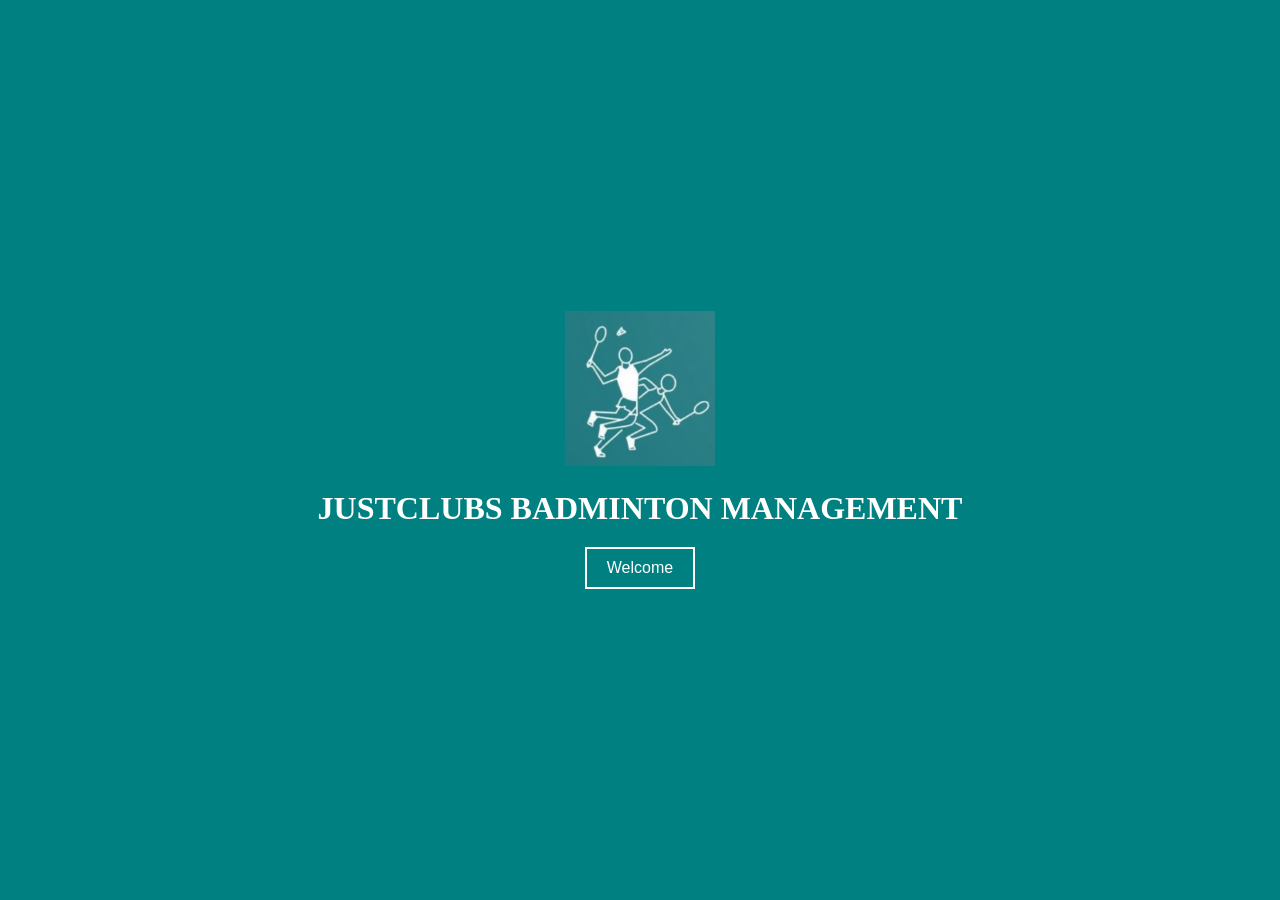
==== index.html @ 5c45ac43 "FreshStart" ====
<!DOCTYPE html>
<html lang="en">
<head>
  <meta charset="UTF-8">
  <meta name="viewport" content="width=device-width, initial-scale=1.0">
  <title>JSUT CLUBS BADMINTON MANAGEMENT</title>
  <link rel="stylesheet" href="styles.css">
  <script src="index.js" defer></script>
</head>
<body class="teal-bg">
  <div class="center-content">
    <img src="logo.jpg" alt="Citywest Badminton Club Logo" class="logo">
    <h1 class="title">JUSTCLUBS BADMINTON MANAGEMENT</h1>
    <button class="welcome-btn" onclick="goToPage('DynamicCourts.html')">Welcome</button>
  </div>
</body>
</html>
---- styles.css ----
/* Reset basic styles */
* {
  margin: 0;
  padding: 0;
  box-sizing: border-box;
}

/* Teal background color for all pages */
.teal-bg {
  background-color: #008080; /* Matches the teal logo color */
  color: white;
  min-height: 100vh;
  display: flex;
  align-items: center;
  justify-content: center;
}

/* Center content styling */
.center-content {
  text-align: center;
}

.logo {
  width: 150px;
  margin-bottom: 20px;
}

.title {
  font-size: 2rem;
  margin-bottom: 20px;
}

.welcome-btn, .button {
  padding: 10px 20px;
  font-size: 1rem;
  color: white;
  background-color: transparent;
  border: 2px solid white;
  cursor: pointer;
  transition: background 0.3s;
}

.welcome-btn:hover, .button:hover {
  background-color: rgba(255, 255, 255, 0.2);
}

/* Responsive styling */
@media (max-width: 768px) {
  .title {
    font-size: 1.5rem;
  }
}


.player-btn {
  display: block;
  margin: 10px;
  padding: 10px;
  color: white;
  background-color: transparent;
  border: 2px solid white;
  cursor: pointer;
}

.player-btn:hover {
  background-color: rgba(255, 255, 255, 0.2);
}

/* Basic styles */
.teal-bg {
  background-color: teal;
  color: white;
  min-height: 100vh;
  display: flex;
  flex-direction: column;
  align-items: center;
  justify-content: center;
  text-align: center;
}

.button {
  margin: 10px;
  padding: 10px 20px;
  color: teal;
  background-color: white;
  border: none;
  cursor: pointer;
  font-size: 16px;
}

.player-grid {
  display: grid;
  gap: 10px;
  margin-top: 20px;
}

/* Responsive columns for player grid */
@media (min-width: 1024px) { /* Desktop */
  .player-grid {
    grid-template-columns: repeat(5, 1fr);
  }
}

@media (min-width: 768px) and (max-width: 1023px) { /* Tablet */
  .player-grid {
    grid-template-columns: repeat(4, 1fr);
  }
}

@media (max-width: 767px) { /* Mobile */
  .player-grid {
    grid-template-columns: repeat(2, 1fr);
  }
}

/* Styles for each player item */
.player-item {
  display: flex;
  flex-direction: column;
  align-items: center;
  background-color: rgba(255, 255, 255, 0.1);
  padding: 10px;
  border-radius: 5px;
}

.number-bubble {
  display: inline-block;
  background-color: yellow;
  color: black;
  border-radius: 50%;
  padding: 5px 10px;
  margin-bottom: 5px;
  font-weight: bold;
}

.player-btn {
  background: none;
  border: none;
  color: white;
  cursor: pointer;
  font-size: 14px;
}

.responsive-grid {
  display: grid;
  gap: 10px;
  margin-top: 20px;
}

.responsive-grid > div {
  background-color: white;
  color: #008080;
  padding: 10px;
  border-radius: 5px;
  text-align: center;
  position: relative;
}

.player-number {
  position: absolute;
  top: -10px;
  right: -10px;
  background-color: yellow;
  color: #000;
  border-radius: 50%;
  padding: 5px;
  width: 25px;
  height: 25px;
  display: flex;
  align-items: center;
  justify-content: center;
  font-weight: bold;
}

.bottom-buttons {
  margin-top: 20px;
}

.button {
  margin: 5px;
  padding: 10px 20px;
  color: #008080;
  background-color: white;
  border: none;
  border-radius: 5px;
  cursor: pointer;
}

.button:hover {
  background-color: #e0e0e0;
}

@media (min-width: 1200px) {
  .responsive-grid {
    grid-template-columns: repeat(5, 1fr);
  }
}

@media (min-width: 768px) and (max-width: 1199px) {
  .responsive-grid {
    grid-template-columns: repeat(4, 1fr);
  }
}

@media (max-width: 767px) {
  .responsive-grid {
    grid-template-columns: repeat(2, 1fr);
  }
}
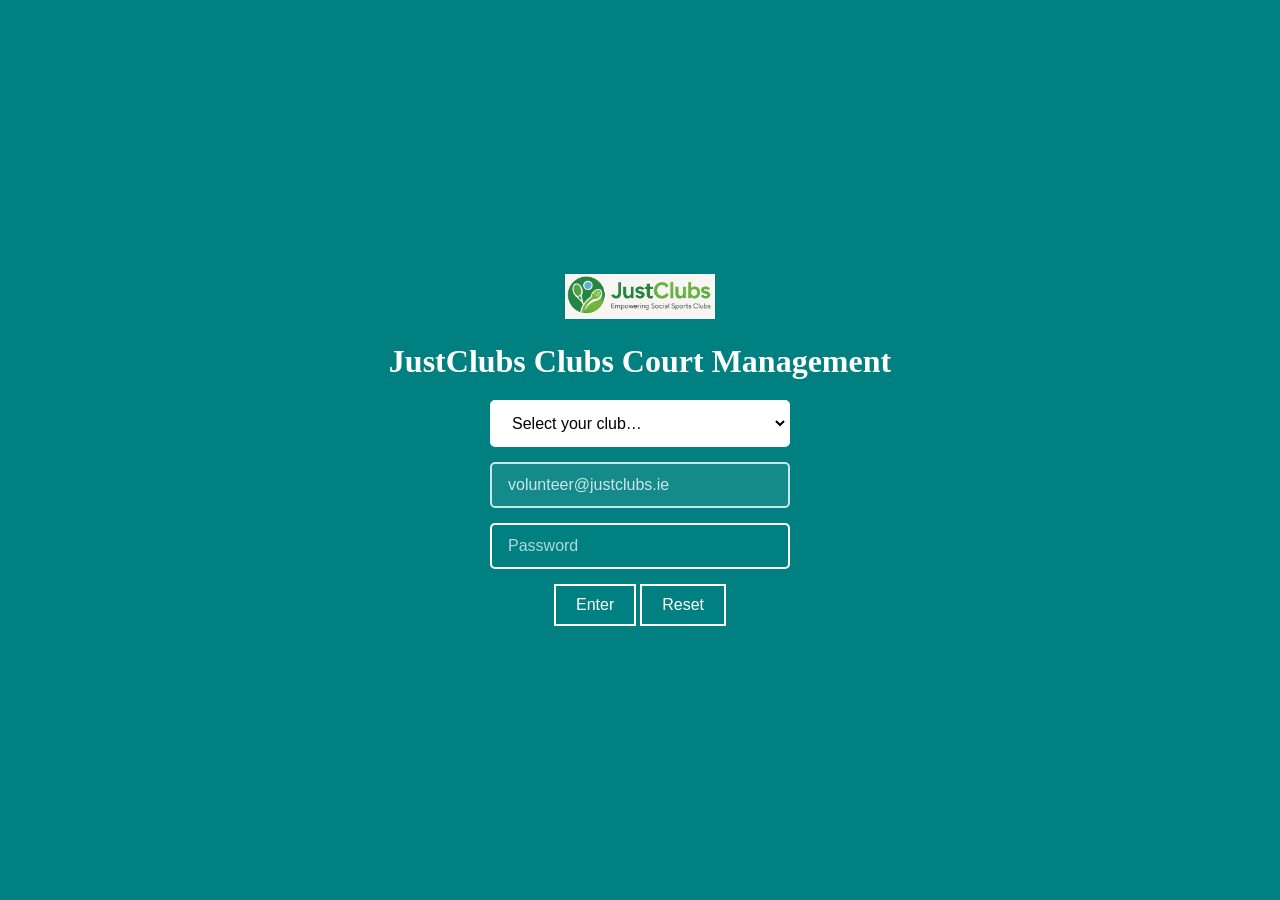
==== commit 3e127eea: "Updated_many_fix_PlayerListPending" ====
--- a/index.html
+++ b/index.html
@@ -3,15 +3,45 @@
 <head>
   <meta charset="UTF-8">
   <meta name="viewport" content="width=device-width, initial-scale=1.0">
-  <title>JSUT CLUBS BADMINTON MANAGEMENT</title>
+  <title>JustClubs Court</title>
+
   <link rel="stylesheet" href="styles.css">
   <script src="index.js" defer></script>
 </head>
 <body class="teal-bg">
   <div class="center-content">
-    <img src="logo.jpg" alt="Citywest Badminton Club Logo" class="logo">
-    <h1 class="title">JUSTCLUBS BADMINTON MANAGEMENT</h1>
-    <button class="welcome-btn" onclick="goToPage('DynamicCourts.html')">Welcome</button>
+    <img src="logo.jpg" alt="JustClubs Logo" class="logo">
+    <h1 class="title">JustClubs Clubs Court Management</h1>
+
+    <form id="clubForm" class="profile-form">
+      <!-- Club selector -->
+      <select id="clubSelect" class="profile-input" required>
+        <option value="" disabled selected>Loading club list…</option>
+      </select>
+
+      <!-- Fixed username -->
+      <input
+        type="email"
+        id="username"
+        value="volunteer@justclubs.ie"
+        readonly
+        class="profile-input"
+      >
+
+      <!-- Password -->
+      <input
+        type="password"
+        id="password"
+        placeholder="Password"
+        required
+        class="profile-input"
+      >
+
+      <div class="button-row">
+        <button type="submit" class="welcome-btn">Enter</button>
+        <button type="button" id="resetBtn" class="welcome-btn">Reset</button>
+      </div>
+    </form>
   </div>
 </body>
 </html>
--- a/styles.css
+++ b/styles.css
@@ -30,6 +30,61 @@
   margin-bottom: 20px;
 }
 
+/* Profile Form Styling */
+.profile-form {
+  display: flex;
+  flex-direction: column;
+  gap: 15px;
+  width: 300px;
+  margin: 20px auto 0;
+}
+
+.profile-input {
+  padding: 12px 16px;
+  font-size: 1rem;
+  border: 2px solid white;
+  border-radius: 5px;
+  background: transparent;
+  color: white;
+  transition: all 0.3s ease;
+}
+
+.profile-input::placeholder {
+  color: rgba(255, 255, 255, 0.7);
+}
+
+.profile-input:focus {
+  outline: none;
+  border-color: rgba(255, 255, 255, 0.8);
+  background-color: rgba(255, 255, 255, 0.1);
+}
+
+.profile-input[readonly] {
+  opacity: 0.8;
+  cursor: default;
+  background-color: rgba(255, 255, 255, 0.1);
+}
+
+/* ---- Dropdown colour override ---- */
+select.profile-input {
+  color: #000;            /* black text when closed */
+  background-color: #fff; /* white field */
+}
+
+select.profile-input option {
+  color: #000;            /* black text inside dropdown */
+  background-color: #fff; /* white option background */
+}
+/* ---- end override ---- */
+
+/* Responsive adjustments */
+@media (max-width: 768px) {
+  .profile-form {
+    width: 90%;
+    max-width: 300px;
+  }
+}
+
 .welcome-btn, .button {
   padding: 10px 20px;
   font-size: 1rem;
@@ -51,7 +106,6 @@
   }
 }
 
-
 .player-btn {
   display: block;
   margin: 10px;
@@ -67,17 +121,6 @@
 }
 
 /* Basic styles */
-.teal-bg {
-  background-color: teal;
-  color: white;
-  min-height: 100vh;
-  display: flex;
-  flex-direction: column;
-  align-items: center;
-  justify-content: center;
-  text-align: center;
-}
-
 .button {
   margin: 10px;
   padding: 10px 20px;
@@ -131,14 +174,6 @@
   padding: 5px 10px;
   margin-bottom: 5px;
   font-weight: bold;
-}
-
-.player-btn {
-  background: none;
-  border: none;
-  color: white;
-  cursor: pointer;
-  font-size: 14px;
 }
 
 .responsive-grid {
@@ -206,4 +241,102 @@
   .responsive-grid {
     grid-template-columns: repeat(2, 1fr);
   }
-}+}
+
+/* MODAL STYLES - CORRECTED VERSION */
+
+/* Modal base styles */
+#playerModal {
+    position: fixed;
+    top: 0;
+    left: 0;
+    width: 100%;
+    height: 100%;
+    z-index: 1000;
+    background: rgba(0, 0, 0, 0.5);
+    display: flex;
+    align-items: center;
+    justify-content: center;
+}
+
+/* Modal content wrapper */
+#playerModal .modal-content {
+    background: #008080;
+    width: 90vw;
+    max-width: 480px;
+    max-height: 80vh;
+    border-radius: 10px;
+    box-shadow: 0 0 30px rgba(0, 0, 0, 0.3);
+    padding: 20px;
+    position: relative;
+    display: flex;
+    flex-direction: column;
+}
+
+/* Center content container */
+#playerModal .center-content {
+    flex: 1;
+    display: flex;
+    flex-direction: column;
+    min-height: 0; /* Important: allows flex child to shrink */
+}
+
+/* Search container */
+#playerModal .search-container {
+    margin-bottom: 15px;
+    flex-shrink: 0;
+}
+
+#playerModal .search-container input {
+    width: 100%;
+    padding: 10px;
+    border: none;
+    border-radius: 5px;
+    font-size: 16px;
+}
+
+/* Player list - scrollable area */
+#playerList {
+    flex: 1;
+    overflow-y: auto;
+    overflow-x: hidden;
+    min-height: 0; /* Important: allows scrolling */
+}
+
+/* Close button */
+#playerModal .close {
+    position: absolute;
+    top: 10px;
+    right: 15px;
+    font-size: 28px;
+    font-weight: bold;
+    color: white;
+    cursor: pointer;
+    z-index: 1001;
+}
+
+/* Grid layout for player items inside the modal */
+#playerList.responsive-grid {
+    display: grid;
+    grid-template-columns: repeat(auto-fill, minmax(180px, 1fr));
+    gap: 10px;
+    padding: 10px 0;
+}
+
+/* Player items in modal */
+#playerList .responsive-grid > div,
+#playerList > div {
+    background-color: rgba(255, 255, 255, 0.9);
+    color: #008080;
+    padding: 15px;
+    border-radius: 5px;
+    text-align: center;
+    position: relative;
+    cursor: pointer;
+    transition: background-color 0.2s;
+}
+
+#playerList .responsive-grid > div:hover,
+#playerList > div:hover {
+    background-color: white;
+}
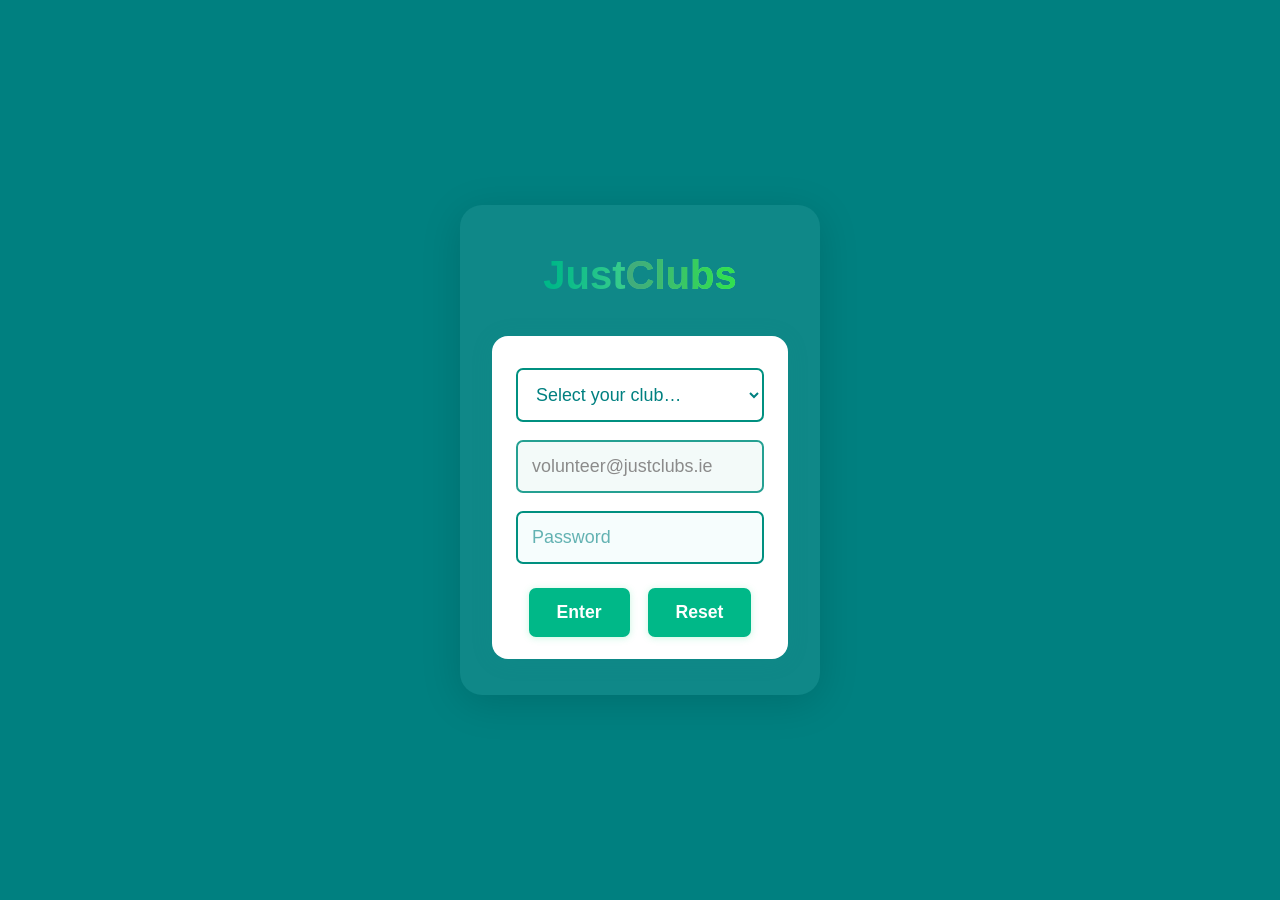
==== commit 7546ab7b: "fixing Index" ====
--- a/index.html
+++ b/index.html
@@ -10,9 +10,7 @@
 </head>
 <body class="teal-bg">
   <div class="center-content">
-    <img src="logo.jpg" alt="JustClubs Logo" class="logo">
-    <h1 class="title">JustClubs Clubs Court Management</h1>
-
+    <h1 class="logo-gradient">Just<span class="clubs-gradient">Clubs</span></h1>
     <form id="clubForm" class="profile-form">
       <!-- Club selector -->
       <select id="clubSelect" class="profile-input" required>
--- a/styles.css
+++ b/styles.css
@@ -1,342 +1,145 @@
-/* Reset basic styles */
-* {
-  margin: 0;
-  padding: 0;
-  box-sizing: border-box;
-}
+/* Reset */
+* { margin: 0; padding: 0; box-sizing: border-box; }
 
-/* Teal background color for all pages */
-.teal-bg {
-  background-color: #008080; /* Matches the teal logo color */
-  color: white;
+/* Whole-page teal background */
+body, .teal-bg {
+  background: #008080;
   min-height: 100vh;
+  min-width: 100vw;
+  color: #fff;
+  font-family: 'Montserrat', 'Segoe UI', Arial, sans-serif;
   display: flex;
   align-items: center;
   justify-content: center;
 }
 
-/* Center content styling */
 .center-content {
-  text-align: center;
+  display: flex;
+  flex-direction: column;
+  align-items: center;
+  width: 360px;
+  background: rgba(255,255,255,0.06);
+  padding: 48px 32px 36px 32px;
+  border-radius: 22px;
+  box-shadow: 0 8px 40px rgba(0,0,0,0.14);
 }
 
-.logo {
-  width: 150px;
-  margin-bottom: 20px;
+/* Modern gradient logo effect */
+.logo-gradient {
+  font-family: 'Montserrat', 'Segoe UI', Arial, sans-serif;
+  font-size: 2.5em;
+  font-weight: 700;
+  margin-bottom: 38px;
+  background: linear-gradient(90deg, #00b888 5%, #79e390 85%);
+  -webkit-background-clip: text;
+  -webkit-text-fill-color: transparent;
+  background-clip: text; color: transparent;
+}
+.clubs-gradient {
+  background: linear-gradient(90deg, #41ad7b 10%, #31df50 90%);
+  -webkit-background-clip: text;
+  -webkit-text-fill-color: transparent;
+  background-clip: text; color: transparent;
 }
 
-.title {
-  font-size: 2rem;
-  margin-bottom: 20px;
-}
-
-/* Profile Form Styling */
+/* Login form in card style */
 .profile-form {
+  width: 100%;
+  background: #fff;
+  border-radius: 16px;
+  box-shadow: 0 2px 22px #00908022;
+  padding: 32px 24px 22px 24px;
   display: flex;
   flex-direction: column;
-  gap: 15px;
-  width: 300px;
-  margin: 20px auto 0;
+  gap: 18px;
+  align-items: center;
 }
 
 .profile-input {
-  padding: 12px 16px;
-  font-size: 1rem;
-  border: 2px solid white;
-  border-radius: 5px;
-  background: transparent;
-  color: white;
-  transition: all 0.3s ease;
+  width: 100%;
+  padding: 14px 14px;
+  font-size: 1.12em;
+  border: 2px solid #009080;
+  border-radius: 7px;
+  background: #f6fdfd;
+  color: #008080;
+  transition: border-color 0.2s, box-shadow 0.17s, background 0.17s;
+}
+.profile-input:focus {
+  outline: none;
+  border-color: #79e390;
+  background: #e7ffef;
+  color: #006060;
+}
+.profile-input[readonly] {
+  opacity: 0.85;
+  background: #f2faf8;
+  color: #777;
 }
 
-.profile-input::placeholder {
-  color: rgba(255, 255, 255, 0.7);
+/* Dropdown overrides for input styling */
+select.profile-input {
+  color: #008080;
+  background: #fff;
+}
+select.profile-input:focus {
+  border-color: #31df50;
+}
+select.profile-input option {
+  color: #008080;
+  background: #fff;
 }
 
-.profile-input:focus {
-  outline: none;
-  border-color: rgba(255, 255, 255, 0.8);
-  background-color: rgba(255, 255, 255, 0.1);
+/* Buttons */
+.button-row {
+  display: flex;
+  gap: 18px;
+  width: 100%;
+  justify-content: center;
+  margin-top: 6px;
+}
+.welcome-btn, .button {
+  padding: 12px 26px;
+  font-size: 1.1em;
+  color: #fff;
+  background: #00b888;
+  border: none;
+  border-radius: 7px;
+  font-weight: 700;
+  cursor: pointer;
+  border: 2px solid #00b888;
+  transition: background 0.18s, box-shadow 0.13s, color 0.13s;
+  box-shadow: 0 1px 7px #22dd8840;
+}
+.welcome-btn:hover, .button:hover {
+  background: #2fc65e;
+  color: #fff;
+  box-shadow: 0 2px 9px #31df5070;
 }
 
-.profile-input[readonly] {
-  opacity: 0.8;
-  cursor: default;
-  background-color: rgba(255, 255, 255, 0.1);
+/* Responsive adjustments */
+@media (max-width: 500px) {
+  .center-content, .profile-form {
+    width: 95vw;
+    min-width: unset;
+    max-width: 99vw;
+    padding: 10vw 2vw;
+  }
+  .profile-input { font-size: 1em; }
+  .logo-gradient { font-size: 2em; }
 }
 
-/* ---- Dropdown colour override ---- */
-select.profile-input {
-  color: #000;            /* black text when closed */
-  background-color: #fff; /* white field */
+@media (max-width: 350px) {
+  .profile-form { padding: 5vw 0.5vw; }
 }
 
-select.profile-input option {
-  color: #000;            /* black text inside dropdown */
-  background-color: #fff; /* white option background */
-}
-/* ---- end override ---- */
-
-/* Responsive adjustments */
-@media (max-width: 768px) {
-  .profile-form {
-    width: 90%;
-    max-width: 300px;
-  }
+/* Polished focus states */
+input[type="password"]:focus, input[type="email"]:focus {
+  background: #def9e7;
+  border-color: #41ad7b;
 }
 
-.welcome-btn, .button {
-  padding: 10px 20px;
-  font-size: 1rem;
-  color: white;
-  background-color: transparent;
-  border: 2px solid white;
-  cursor: pointer;
-  transition: background 0.3s;
-}
-
-.welcome-btn:hover, .button:hover {
-  background-color: rgba(255, 255, 255, 0.2);
-}
-
-/* Responsive styling */
-@media (max-width: 768px) {
-  .title {
-    font-size: 1.5rem;
-  }
-}
-
-.player-btn {
-  display: block;
-  margin: 10px;
-  padding: 10px;
-  color: white;
-  background-color: transparent;
-  border: 2px solid white;
-  cursor: pointer;
-}
-
-.player-btn:hover {
-  background-color: rgba(255, 255, 255, 0.2);
-}
-
-/* Basic styles */
-.button {
-  margin: 10px;
-  padding: 10px 20px;
-  color: teal;
-  background-color: white;
-  border: none;
-  cursor: pointer;
-  font-size: 16px;
-}
-
-.player-grid {
-  display: grid;
-  gap: 10px;
-  margin-top: 20px;
-}
-
-/* Responsive columns for player grid */
-@media (min-width: 1024px) { /* Desktop */
-  .player-grid {
-    grid-template-columns: repeat(5, 1fr);
-  }
-}
-
-@media (min-width: 768px) and (max-width: 1023px) { /* Tablet */
-  .player-grid {
-    grid-template-columns: repeat(4, 1fr);
-  }
-}
-
-@media (max-width: 767px) { /* Mobile */
-  .player-grid {
-    grid-template-columns: repeat(2, 1fr);
-  }
-}
-
-/* Styles for each player item */
-.player-item {
-  display: flex;
-  flex-direction: column;
-  align-items: center;
-  background-color: rgba(255, 255, 255, 0.1);
-  padding: 10px;
-  border-radius: 5px;
-}
-
-.number-bubble {
-  display: inline-block;
-  background-color: yellow;
-  color: black;
-  border-radius: 50%;
-  padding: 5px 10px;
-  margin-bottom: 5px;
-  font-weight: bold;
-}
-
-.responsive-grid {
-  display: grid;
-  gap: 10px;
-  margin-top: 20px;
-}
-
-.responsive-grid > div {
-  background-color: white;
-  color: #008080;
-  padding: 10px;
-  border-radius: 5px;
-  text-align: center;
-  position: relative;
-}
-
-.player-number {
-  position: absolute;
-  top: -10px;
-  right: -10px;
-  background-color: yellow;
-  color: #000;
-  border-radius: 50%;
-  padding: 5px;
-  width: 25px;
-  height: 25px;
-  display: flex;
-  align-items: center;
-  justify-content: center;
-  font-weight: bold;
-}
-
-.bottom-buttons {
-  margin-top: 20px;
-}
-
-.button {
-  margin: 5px;
-  padding: 10px 20px;
-  color: #008080;
-  background-color: white;
-  border: none;
-  border-radius: 5px;
-  cursor: pointer;
-}
-
-.button:hover {
-  background-color: #e0e0e0;
-}
-
-@media (min-width: 1200px) {
-  .responsive-grid {
-    grid-template-columns: repeat(5, 1fr);
-  }
-}
-
-@media (min-width: 768px) and (max-width: 1199px) {
-  .responsive-grid {
-    grid-template-columns: repeat(4, 1fr);
-  }
-}
-
-@media (max-width: 767px) {
-  .responsive-grid {
-    grid-template-columns: repeat(2, 1fr);
-  }
-}
-
-/* MODAL STYLES - CORRECTED VERSION */
-
-/* Modal base styles */
-#playerModal {
-    position: fixed;
-    top: 0;
-    left: 0;
-    width: 100%;
-    height: 100%;
-    z-index: 1000;
-    background: rgba(0, 0, 0, 0.5);
-    display: flex;
-    align-items: center;
-    justify-content: center;
-}
-
-/* Modal content wrapper */
-#playerModal .modal-content {
-    background: #008080;
-    width: 90vw;
-    max-width: 480px;
-    max-height: 80vh;
-    border-radius: 10px;
-    box-shadow: 0 0 30px rgba(0, 0, 0, 0.3);
-    padding: 20px;
-    position: relative;
-    display: flex;
-    flex-direction: column;
-}
-
-/* Center content container */
-#playerModal .center-content {
-    flex: 1;
-    display: flex;
-    flex-direction: column;
-    min-height: 0; /* Important: allows flex child to shrink */
-}
-
-/* Search container */
-#playerModal .search-container {
-    margin-bottom: 15px;
-    flex-shrink: 0;
-}
-
-#playerModal .search-container input {
-    width: 100%;
-    padding: 10px;
-    border: none;
-    border-radius: 5px;
-    font-size: 16px;
-}
-
-/* Player list - scrollable area */
-#playerList {
-    flex: 1;
-    overflow-y: auto;
-    overflow-x: hidden;
-    min-height: 0; /* Important: allows scrolling */
-}
-
-/* Close button */
-#playerModal .close {
-    position: absolute;
-    top: 10px;
-    right: 15px;
-    font-size: 28px;
-    font-weight: bold;
-    color: white;
-    cursor: pointer;
-    z-index: 1001;
-}
-
-/* Grid layout for player items inside the modal */
-#playerList.responsive-grid {
-    display: grid;
-    grid-template-columns: repeat(auto-fill, minmax(180px, 1fr));
-    gap: 10px;
-    padding: 10px 0;
-}
-
-/* Player items in modal */
-#playerList .responsive-grid > div,
-#playerList > div {
-    background-color: rgba(255, 255, 255, 0.9);
-    color: #008080;
-    padding: 15px;
-    border-radius: 5px;
-    text-align: center;
-    position: relative;
-    cursor: pointer;
-    transition: background-color 0.2s;
-}
-
-#playerList .responsive-grid > div:hover,
-#playerList > div:hover {
-    background-color: white;
-}
+::-webkit-input-placeholder { color: #00808099; }
+::-moz-placeholder { color: #00808099; }
+:-ms-input-placeholder { color: #00808099; }
+::placeholder { color: #00808099; }
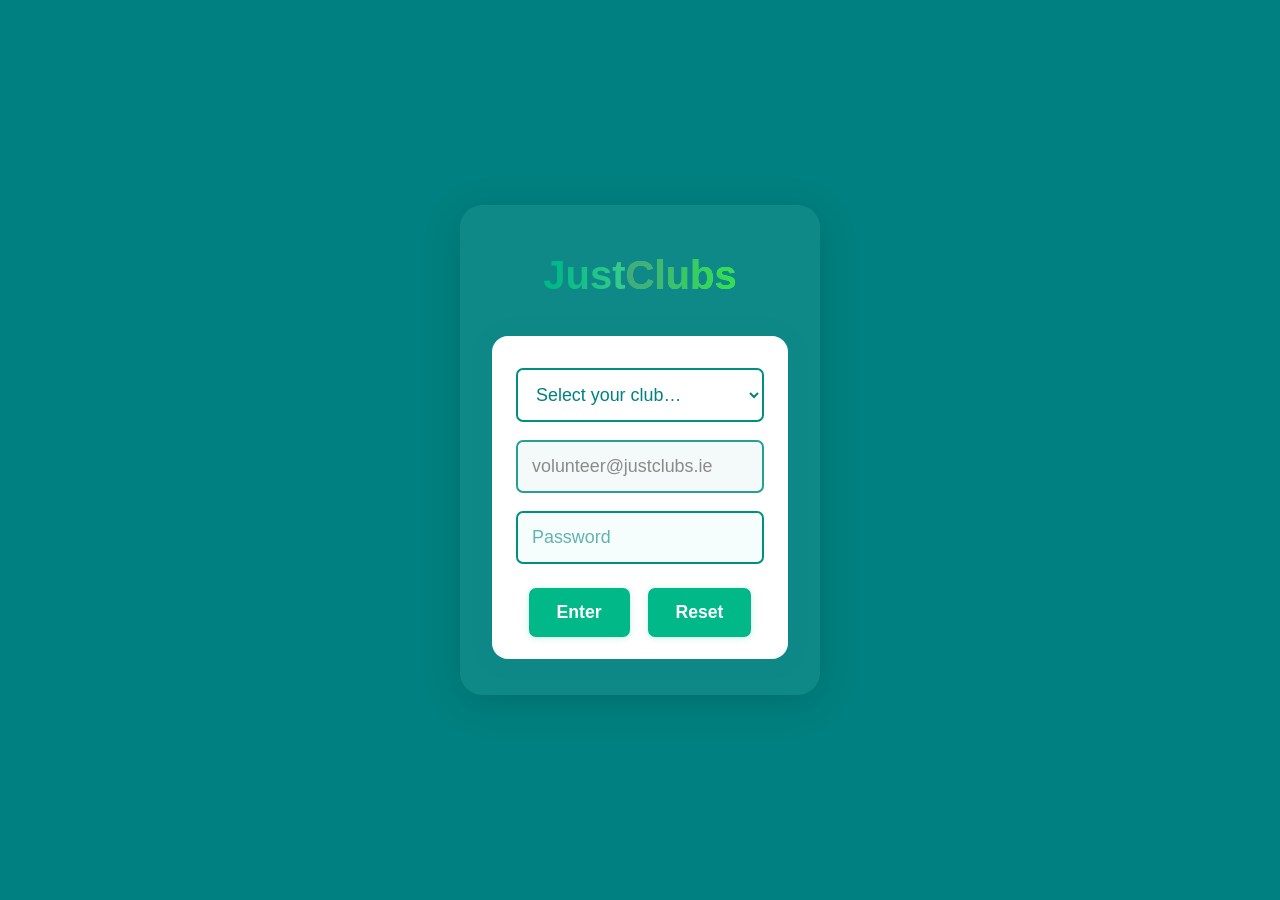
==== commit 9c132bfa: "basicfix_1 Basic issue queue I found so far: Unsupported/garbled text and symbols: fixed. Invalid CS" ====
--- a/index.html
+++ b/index.html
@@ -14,7 +14,7 @@
     <form id="clubForm" class="profile-form">
       <!-- Club selector -->
       <select id="clubSelect" class="profile-input" required>
-        <option value="" disabled selected>Loading club list…</option>
+        <option value="" disabled selected>Loading club list...</option>
       </select>
 
       <!-- Fixed username -->
@@ -28,7 +28,7 @@
 
       <!-- Password -->
       <input
-        type="password"
+        type="text"
         id="password"
         placeholder="Password"
         required
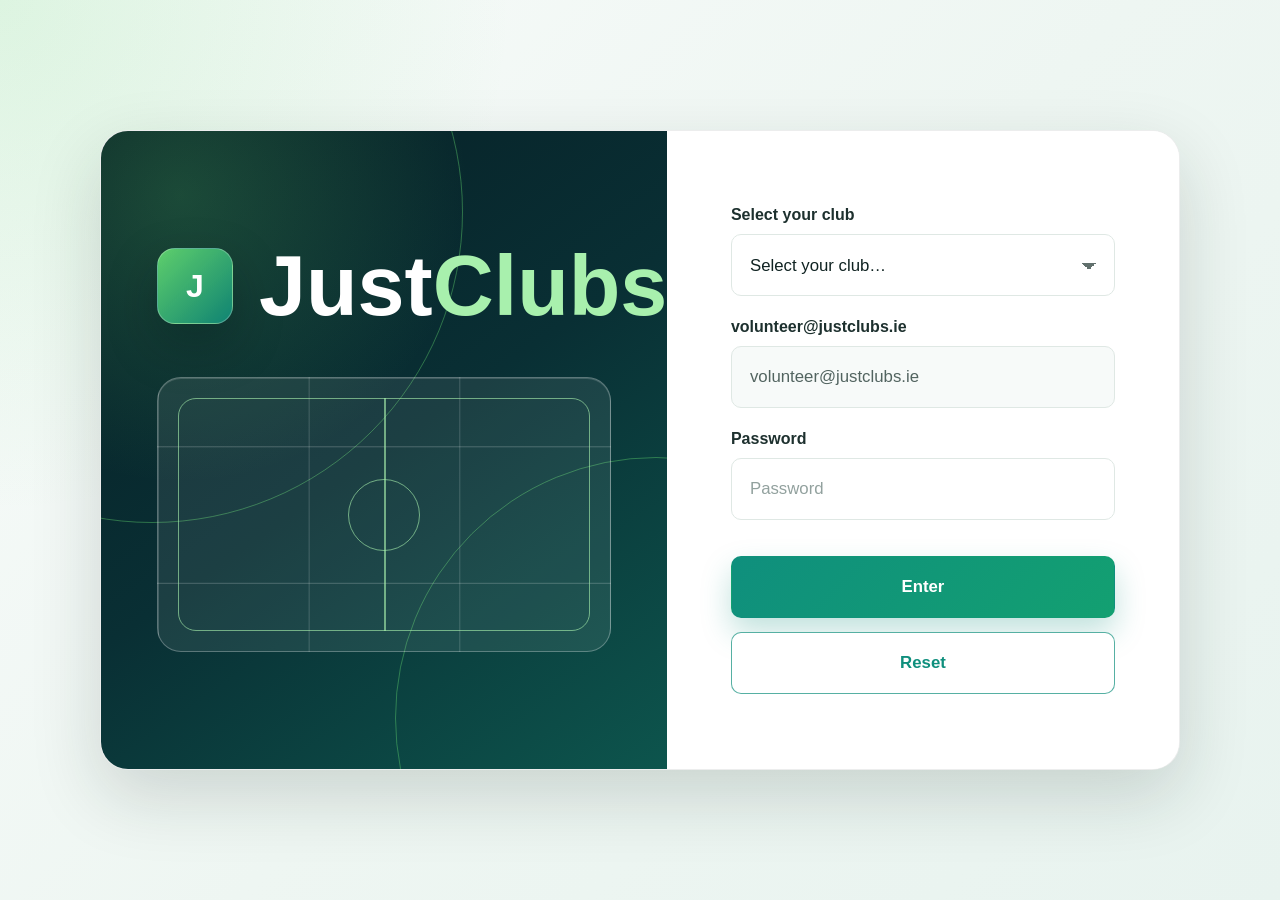
==== commit be1dd506: "login page updated login page updated" ====
--- a/index.html
+++ b/index.html
@@ -1,45 +1,67 @@
-<!DOCTYPE html>
-<html lang="en">
-<head>
-  <meta charset="UTF-8">
-  <meta name="viewport" content="width=device-width, initial-scale=1.0">
-  <title>JustClubs Court</title>
-
-  <link rel="stylesheet" href="styles.css">
-  <script src="index.js" defer></script>
-</head>
-<body class="teal-bg">
-  <div class="center-content">
-    <h1 class="logo-gradient">Just<span class="clubs-gradient">Clubs</span></h1>
-    <form id="clubForm" class="profile-form">
-      <!-- Club selector -->
-      <select id="clubSelect" class="profile-input" required>
-        <option value="" disabled selected>Loading club list...</option>
-      </select>
-
-      <!-- Fixed username -->
-      <input
-        type="email"
-        id="username"
-        value="volunteer@justclubs.ie"
-        readonly
-        class="profile-input"
-      >
-
-      <!-- Password -->
-      <input
-        type="text"
-        id="password"
-        placeholder="Password"
-        required
-        class="profile-input"
-      >
-
-      <div class="button-row">
-        <button type="submit" class="welcome-btn">Enter</button>
-        <button type="button" id="resetBtn" class="welcome-btn">Reset</button>
-      </div>
-    </form>
-  </div>
-</body>
-</html>
+<!DOCTYPE html>
+<html lang="en">
+<head>
+  <meta charset="UTF-8">
+  <meta name="viewport" content="width=device-width, initial-scale=1.0">
+  <title>JustClubs Court</title>
+
+  <link rel="stylesheet" href="styles.css">
+  <script src="index.js" defer></script>
+</head>
+<body class="front-screen">
+  <main class="welcome-shell" aria-labelledby="page-title">
+    <section class="brand-panel" aria-label="JustClubs overview">
+      <div class="brand-lockup">
+        <div class="brand-mark" aria-hidden="true"><span>J</span></div>
+        <h1 id="page-title" class="logo-gradient">Just<span class="clubs-gradient">Clubs</span></h1>
+      </div>
+
+      <div class="court-graphic" aria-hidden="true">
+        <span class="court-line line-one"></span>
+        <span class="court-line line-two"></span>
+        <span class="court-line line-three"></span>
+      </div>
+    </section>
+
+    <section class="login-panel" aria-label="Club sign in">
+      <form id="clubForm" class="profile-form">
+        <label class="field-group" for="clubSelect">
+          <span>Select your club</span>
+          <select id="clubSelect" class="profile-input" required>
+            <option value="" disabled selected>Loading club list...</option>
+          </select>
+        </label>
+
+        <label class="field-group" for="username">
+          <span>volunteer@justclubs.ie</span>
+          <input
+            type="email"
+            id="username"
+            value="volunteer@justclubs.ie"
+            readonly
+            class="profile-input"
+            autocomplete="username"
+          >
+        </label>
+
+        <label class="field-group" for="password">
+          <span>Password</span>
+          <input
+            type="password"
+            id="password"
+            placeholder="Password"
+            required
+            class="profile-input"
+            autocomplete="current-password"
+          >
+        </label>
+
+        <div class="button-row">
+          <button type="submit" class="welcome-btn primary-action">Enter</button>
+          <button type="button" id="resetBtn" class="welcome-btn secondary-action">Reset</button>
+        </div>
+      </form>
+    </section>
+  </main>
+</body>
+</html>
--- a/styles.css
+++ b/styles.css
@@ -1,145 +1,357 @@
-/* Reset */
-* { margin: 0; padding: 0; box-sizing: border-box; }
-
-/* Whole-page teal background */
-body, .teal-bg {
-  background: #008080;
-  min-height: 100vh;
-  min-width: 100vw;
-  color: #fff;
-  font-family: 'Montserrat', 'Segoe UI', Arial, sans-serif;
-  display: flex;
-  align-items: center;
-  justify-content: center;
-}
-
-.center-content {
-  display: flex;
-  flex-direction: column;
-  align-items: center;
-  width: 360px;
-  background: rgba(255,255,255,0.06);
-  padding: 48px 32px 36px 32px;
-  border-radius: 22px;
-  box-shadow: 0 8px 40px rgba(0,0,0,0.14);
-}
-
-/* Modern gradient logo effect */
-.logo-gradient {
-  font-family: 'Montserrat', 'Segoe UI', Arial, sans-serif;
-  font-size: 2.5em;
-  font-weight: 700;
-  margin-bottom: 38px;
-  background: linear-gradient(90deg, #00b888 5%, #79e390 85%);
-  -webkit-background-clip: text;
-  -webkit-text-fill-color: transparent;
-  background-clip: text; color: transparent;
-}
-.clubs-gradient {
-  background: linear-gradient(90deg, #41ad7b 10%, #31df50 90%);
-  -webkit-background-clip: text;
-  -webkit-text-fill-color: transparent;
-  background-clip: text; color: transparent;
-}
-
-/* Login form in card style */
-.profile-form {
-  width: 100%;
-  background: #fff;
-  border-radius: 16px;
-  box-shadow: 0 2px 22px #00908022;
-  padding: 32px 24px 22px 24px;
-  display: flex;
-  flex-direction: column;
-  gap: 18px;
-  align-items: center;
-}
-
-.profile-input {
-  width: 100%;
-  padding: 14px 14px;
-  font-size: 1.12em;
-  border: 2px solid #009080;
-  border-radius: 7px;
-  background: #f6fdfd;
-  color: #008080;
-  transition: border-color 0.2s, box-shadow 0.17s, background 0.17s;
-}
-.profile-input:focus {
-  outline: none;
-  border-color: #79e390;
-  background: #e7ffef;
-  color: #006060;
-}
-.profile-input[readonly] {
-  opacity: 0.85;
-  background: #f2faf8;
-  color: #777;
-}
-
-/* Dropdown overrides for input styling */
-select.profile-input {
-  color: #008080;
-  background: #fff;
-}
-select.profile-input:focus {
-  border-color: #31df50;
-}
-select.profile-input option {
-  color: #008080;
-  background: #fff;
-}
-
-/* Buttons */
-.button-row {
-  display: flex;
-  gap: 18px;
-  width: 100%;
-  justify-content: center;
-  margin-top: 6px;
-}
-.welcome-btn, .button {
-  padding: 12px 26px;
-  font-size: 1.1em;
-  color: #fff;
-  background: #00b888;
-  border: none;
-  border-radius: 7px;
-  font-weight: 700;
-  cursor: pointer;
-  border: 2px solid #00b888;
-  transition: background 0.18s, box-shadow 0.13s, color 0.13s;
-  box-shadow: 0 1px 7px #22dd8840;
-}
-.welcome-btn:hover, .button:hover {
-  background: #2fc65e;
-  color: #fff;
-  box-shadow: 0 2px 9px #31df5070;
-}
-
-/* Responsive adjustments */
-@media (max-width: 500px) {
-  .center-content, .profile-form {
-    width: 95vw;
-    min-width: unset;
-    max-width: 99vw;
-    padding: 10vw 2vw;
-  }
-  .profile-input { font-size: 1em; }
-  .logo-gradient { font-size: 2em; }
-}
-
-@media (max-width: 350px) {
-  .profile-form { padding: 5vw 0.5vw; }
-}
-
-/* Polished focus states */
-input[type="password"]:focus, input[type="email"]:focus {
-  background: #def9e7;
-  border-color: #41ad7b;
-}
-
-::-webkit-input-placeholder { color: #00808099; }
-::-moz-placeholder { color: #00808099; }
-:-ms-input-placeholder { color: #00808099; }
-::placeholder { color: #00808099; }
+* {
+  box-sizing: border-box;
+  margin: 0;
+  padding: 0;
+}
+
+:root {
+  --ink: #102322;
+  --muted: #61706d;
+  --line: #dfe8e4;
+  --surface: #ffffff;
+  --soft: #f7faf9;
+  --teal: #0f8f7d;
+  --green: #62d66f;
+  --deep: #071f25;
+  --shadow: 0 26px 70px rgba(16, 35, 34, 0.16);
+}
+
+body.front-screen {
+  min-height: 100vh;
+  min-width: 320px;
+  display: grid;
+  place-items: center;
+  padding: 32px;
+  color: var(--ink);
+  font-family: Inter, "Segoe UI", Arial, sans-serif;
+  background:
+    radial-gradient(circle at top left, rgba(98, 214, 111, 0.18), transparent 32rem),
+    linear-gradient(135deg, #f8fbfa 0%, #eef6f2 52%, #e8f3ef 100%);
+}
+
+.welcome-shell {
+  width: min(100%, 1080px);
+  min-height: 640px;
+  display: grid;
+  grid-template-columns: minmax(0, 1.05fr) minmax(380px, 0.95fr);
+  overflow: hidden;
+  border: 1px solid rgba(16, 35, 34, 0.08);
+  border-radius: 28px;
+  background: var(--surface);
+  box-shadow: var(--shadow);
+}
+
+.brand-panel {
+  position: relative;
+  display: flex;
+  flex-direction: column;
+  justify-content: center;
+  gap: 52px;
+  min-height: 100%;
+  padding: 56px;
+  overflow: hidden;
+  color: #ffffff;
+  background:
+    radial-gradient(circle at 14% 10%, rgba(98, 214, 111, 0.22), transparent 18rem),
+    linear-gradient(145deg, #071f25 0%, #092f34 50%, #0d554d 100%);
+}
+
+.brand-panel::before,
+.brand-panel::after {
+  content: "";
+  position: absolute;
+  border: 1px solid rgba(98, 214, 111, 0.42);
+  border-radius: 999px;
+  pointer-events: none;
+}
+
+.brand-panel::before {
+  width: 620px;
+  height: 620px;
+  left: -260px;
+  top: -230px;
+}
+
+.brand-panel::after {
+  width: 520px;
+  height: 520px;
+  right: -250px;
+  bottom: -210px;
+}
+
+.brand-panel > * {
+  position: relative;
+  z-index: 1;
+}
+
+.brand-lockup {
+  display: flex;
+  align-items: center;
+  gap: 26px;
+}
+
+.brand-mark {
+  width: 76px;
+  height: 76px;
+  flex: 0 0 auto;
+  display: grid;
+  place-items: center;
+  border: 1px solid rgba(255, 255, 255, 0.26);
+  border-radius: 18px;
+  background: linear-gradient(135deg, rgba(98, 214, 111, 0.95), rgba(15, 143, 125, 0.86));
+  box-shadow: 0 20px 50px rgba(4, 19, 23, 0.28);
+}
+
+.brand-mark span {
+  font-size: 2rem;
+  font-weight: 900;
+  color: #ffffff;
+}
+
+.logo-gradient {
+  font-size: clamp(3.2rem, 6.6vw, 6rem);
+  line-height: 0.92;
+  font-weight: 850;
+  letter-spacing: 0;
+}
+
+.clubs-gradient {
+  color: #a8f0ad;
+}
+
+.court-graphic {
+  position: relative;
+  width: min(100%, 460px);
+  aspect-ratio: 1.65;
+  border: 1px solid rgba(255, 255, 255, 0.28);
+  border-radius: 24px;
+  background:
+    linear-gradient(90deg, rgba(255, 255, 255, 0.18) 1px, transparent 1px) 50% / 33.33% 100%,
+    linear-gradient(rgba(255, 255, 255, 0.22) 1px, transparent 1px) 50% / 100% 50%,
+    rgba(255, 255, 255, 0.08);
+  box-shadow: inset 0 1px 0 rgba(255, 255, 255, 0.16);
+}
+
+.court-line {
+  position: absolute;
+  display: block;
+  border: 1px solid rgba(168, 240, 173, 0.62);
+}
+
+.line-one {
+  inset: 20px;
+  border-radius: 18px;
+}
+
+.line-two {
+  top: 20px;
+  bottom: 20px;
+  left: 50%;
+}
+
+.line-three {
+  width: 72px;
+  height: 72px;
+  left: calc(50% - 36px);
+  top: calc(50% - 36px);
+  border-radius: 999px;
+}
+
+.login-panel {
+  display: flex;
+  flex-direction: column;
+  align-items: center;
+  justify-content: center;
+  padding: clamp(32px, 6vw, 64px);
+  background: var(--surface);
+}
+
+.profile-form {
+  display: flex;
+  flex-direction: column;
+  gap: 22px;
+  width: min(100%, 520px);
+}
+
+.field-group {
+  display: grid;
+  gap: 10px;
+}
+
+.field-group span {
+  color: #1d302e;
+  font-size: 1rem;
+  font-weight: 650;
+}
+
+.profile-input {
+  width: 100%;
+  min-height: 62px;
+  padding: 0 18px;
+  color: var(--ink);
+  font: inherit;
+  font-size: 1.05rem;
+  border: 1px solid var(--line);
+  border-radius: 10px;
+  background: #ffffff;
+  transition: border-color 0.18s ease, box-shadow 0.18s ease, background 0.18s ease;
+}
+
+.profile-input:focus {
+  outline: none;
+  border-color: rgba(15, 143, 125, 0.9);
+  background: #ffffff;
+  box-shadow: 0 0 0 4px rgba(15, 143, 125, 0.13);
+}
+
+.profile-input[readonly] {
+  color: #526460;
+  background: var(--soft);
+}
+
+select.profile-input {
+  appearance: none;
+  padding-right: 48px;
+  background-image:
+    linear-gradient(45deg, transparent 50%, #61706d 50%),
+    linear-gradient(135deg, #61706d 50%, transparent 50%);
+  background-position:
+    calc(100% - 25px) 28px,
+    calc(100% - 18px) 28px;
+  background-size: 7px 7px;
+  background-repeat: no-repeat;
+}
+
+select.profile-input option {
+  color: var(--ink);
+  background: #ffffff;
+}
+
+.button-row {
+  display: grid;
+  grid-template-columns: 1fr;
+  gap: 14px;
+  width: 100%;
+  margin-top: 14px;
+}
+
+.welcome-btn,
+.button {
+  min-height: 62px;
+  padding: 0 20px;
+  border: 1px solid transparent;
+  border-radius: 10px;
+  font: inherit;
+  font-size: 1.05rem;
+  font-weight: 800;
+  cursor: pointer;
+  transition: transform 0.18s ease, box-shadow 0.18s ease, background 0.18s ease, border-color 0.18s ease;
+}
+
+.welcome-btn:hover,
+.button:hover {
+  transform: translateY(-1px);
+}
+
+.welcome-btn:focus-visible,
+.button:focus-visible {
+  outline: 3px solid rgba(98, 214, 111, 0.36);
+  outline-offset: 3px;
+}
+
+.welcome-btn:disabled {
+  cursor: wait;
+  opacity: 0.7;
+  transform: none;
+}
+
+.primary-action {
+  color: #ffffff;
+  background: linear-gradient(135deg, var(--teal), #13a071);
+  box-shadow: 0 14px 30px rgba(15, 143, 125, 0.26);
+}
+
+.primary-action:hover {
+  box-shadow: 0 18px 34px rgba(15, 143, 125, 0.32);
+}
+
+.secondary-action {
+  color: var(--teal);
+  border-color: rgba(15, 143, 125, 0.7);
+  background: #ffffff;
+}
+
+.secondary-action:hover {
+  border-color: rgba(15, 143, 125, 0.95);
+  background: #f6faf8;
+}
+
+::placeholder {
+  color: #92a19e;
+}
+
+@media (max-width: 860px) {
+  body.front-screen {
+    display: block;
+    padding: 18px;
+  }
+
+  .welcome-shell {
+    min-height: auto;
+    grid-template-columns: 1fr;
+    border-radius: 22px;
+  }
+
+  .brand-panel {
+    min-height: 310px;
+    padding: 30px;
+  }
+
+  .brand-lockup {
+    align-items: flex-start;
+    flex-direction: column;
+    gap: 18px;
+  }
+
+  .court-graphic {
+    display: none;
+  }
+
+  .login-panel {
+    padding: 34px 30px 38px;
+  }
+}
+
+@media (max-width: 460px) {
+  body.front-screen {
+    padding: 0;
+    background: #ffffff;
+  }
+
+  .welcome-shell {
+    min-height: 100vh;
+    border: 0;
+    border-radius: 0;
+    box-shadow: none;
+  }
+
+  .brand-panel {
+    min-height: 245px;
+    padding: 24px;
+  }
+
+  .brand-mark {
+    width: 60px;
+    height: 60px;
+  }
+
+  .logo-gradient {
+    font-size: clamp(2.6rem, 14vw, 4rem);
+  }
+
+  .profile-input,
+  .welcome-btn,
+  .button {
+    min-height: 56px;
+  }
+}
